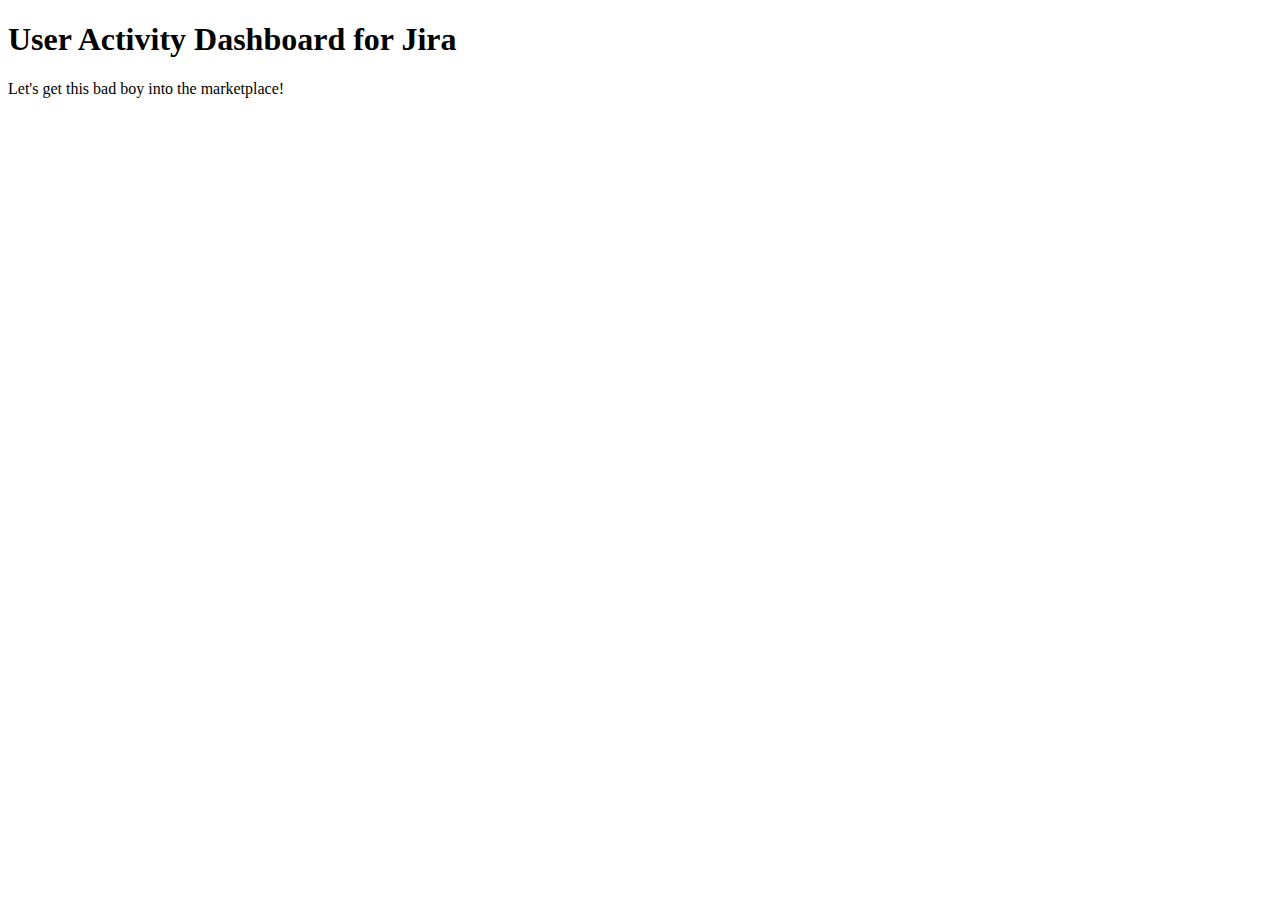
==== index.html @ 7e116a5e "Add index.html" ====
<!DOCTYPE html>
<html>
<head>
<title>DevJitsu - User Activity Dashboard for Jira</title>
</head>
<body>

<h1>User Activity Dashboard for Jira</h1>
<p>Let's get this bad boy into the marketplace!</p>

</body>
</html>
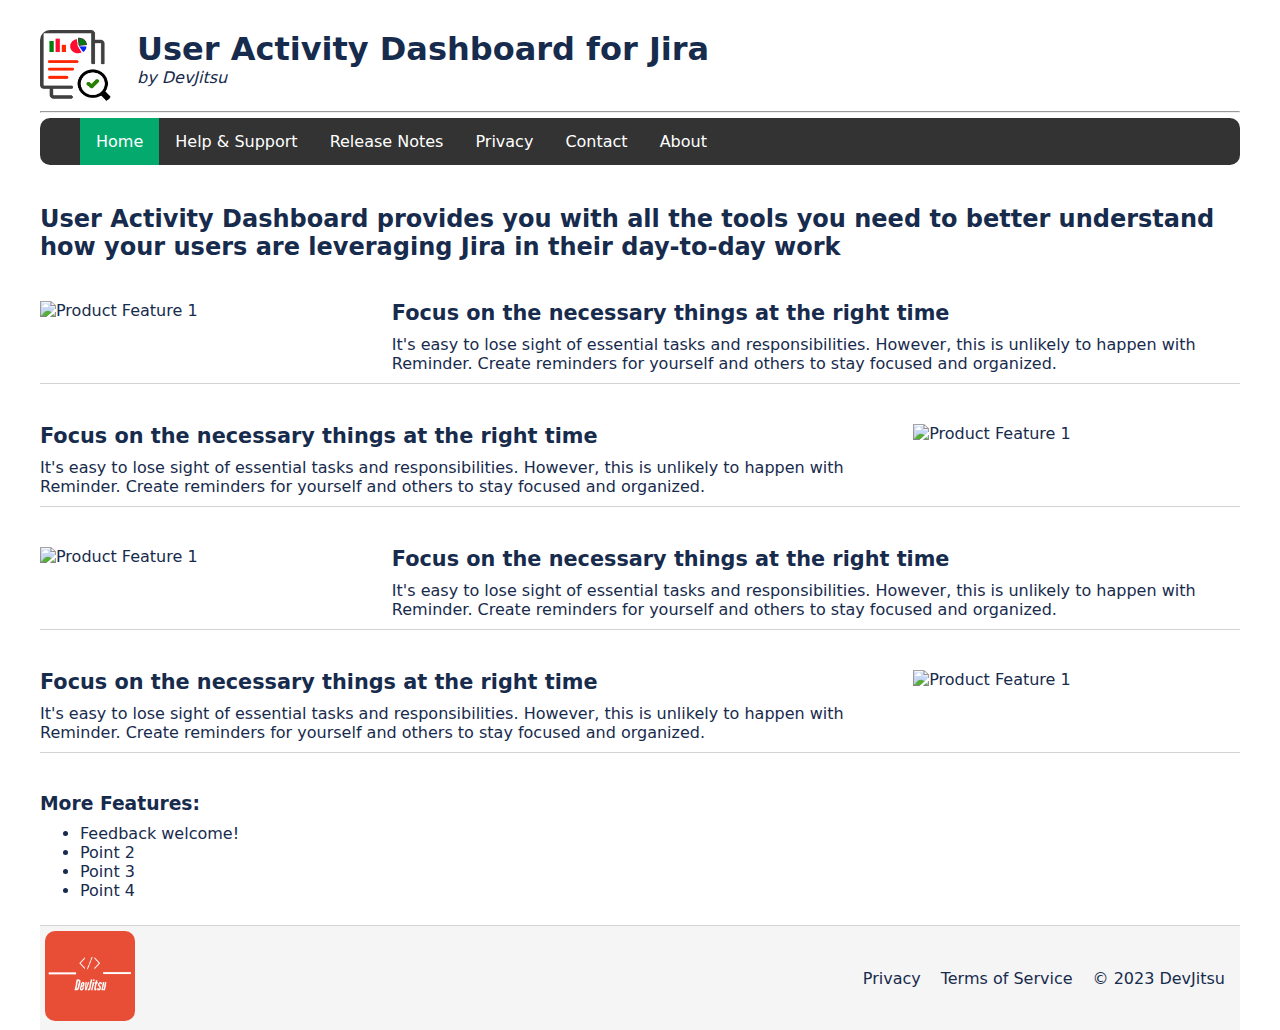
==== commit ab845b05: "Add page layouts and some content" ====
--- a/index.html
+++ b/index.html
@@ -2,11 +2,84 @@
 <html>
 <head>
 <title>DevJitsu - User Activity Dashboard for Jira</title>
+<link rel="stylesheet" href="./css/styles.css">
 </head>
 <body>
+    <header>                  
+        <a href="index.html"><img src="./images/usd-logo.png" alt="DevJitsu Logo" class="app-logo"/></a>
+        <div class="title-container">
+            <h1>User Activity Dashboard for Jira</h1>
+            <div class="author">by DevJitsu</div>
+        </div>                  
+    </header>
 
-<h1>User Activity Dashboard for Jira</h1>
-<p>Let's get this bad boy into the marketplace!</p>
+    <hr />
 
+    <nav>
+        <ul>
+            <li><a href="index.html" class="active">Home</a></li>                        
+            <li><a href="help.html">Help &amp; Support</a></li>
+            <li><a href="release-notes.html">Release Notes</a></li>
+            <li><a href="privacy.html">Privacy</a></li>
+            <li><a href="contact.html">Contact</a></li>
+            <li><a href="about.html">About</a></li>
+        </ul>
+    </nav>
+
+    <p class="lead">
+        User Activity Dashboard provides you with all the tools you need to better understand how your users are leveraging Jira in their day-to-day work
+    </p>
+
+    <article>
+        <img src="https://marketplace-cdn.atlassian.com/files/5221bd34-919f-453b-a49b-1870c3b7a27b?fileType=image&mode=full-fit" alt="Product Feature 1"/>             
+        <div class="article-text-container">
+            <div class="article-title">Focus on the necessary things at the right time</div>
+            <div class="article-text">It's easy to lose sight of essential tasks and responsibilities. However, this is unlikely to happen with Reminder. Create reminders for yourself and others to stay focused and organized.</div>
+        </div>
+    </article>
+
+    <article>
+        <div class="article-text-container">
+            <div class="article-title">Focus on the necessary things at the right time</div>
+            <div class="article-text">It's easy to lose sight of essential tasks and responsibilities. However, this is unlikely to happen with Reminder. Create reminders for yourself and others to stay focused and organized.</div>
+        </div> 
+        <img src="https://marketplace-cdn.atlassian.com/files/5221bd34-919f-453b-a49b-1870c3b7a27b?fileType=image&mode=full-fit" alt="Product Feature 1"/>             
+    </article>
+
+    <article>
+        <img src="https://marketplace-cdn.atlassian.com/files/5221bd34-919f-453b-a49b-1870c3b7a27b?fileType=image&mode=full-fit" alt="Product Feature 1"/>             
+        <div class="article-text-container">
+            <div class="article-title">Focus on the necessary things at the right time</div>
+            <div class="article-text">It's easy to lose sight of essential tasks and responsibilities. However, this is unlikely to happen with Reminder. Create reminders for yourself and others to stay focused and organized.</div>
+        </div> 
+    </article>
+
+    <article>
+        <div class="article-text-container">
+            <div class="article-title">Focus on the necessary things at the right time</div>
+            <div class="article-text">It's easy to lose sight of essential tasks and responsibilities. However, this is unlikely to happen with Reminder. Create reminders for yourself and others to stay focused and organized.</div>
+        </div>         
+        <img src="https://marketplace-cdn.atlassian.com/files/5221bd34-919f-453b-a49b-1870c3b7a27b?fileType=image&mode=full-fit" alt="Product Feature 1"/>             
+    </article>
+
+    <section>
+        <h3>More Features:</h3>
+        <ul>
+            <li>Feedback welcome!</li>
+            <li>Point 2</li>
+            <li>Point 3</li>
+            <li>Point 4</li>
+        </ul>
+    </section>    
+
+    <footer>
+        <a href="index.html"><img src="./images/devjitsu-logo.png" alt="DevJitsu Logo" class="company-logo"/></a>
+        <div class="filler"></div>  
+        <ul>
+            <li><a href="privacy.html">Privacy</a></li>
+            <li><a href="terms-of-service.html">Terms of Service</a></li>
+            <li>© 2023 DevJitsu</li>
+        </ul>
+    </footer>
 </body>
 </html>--- a/css/styles.css
+++ b/css/styles.css
@@ -0,0 +1,155 @@
+* {
+    margin: 0px;
+    font-family: system-ui, -apple-system, BlinkMacSystemFont, 'Segoe UI', Roboto, Oxygen, Ubuntu, Cantarell, 'Open Sans', 'Helvetica Neue', sans-serif;
+    color: #172b4d;   
+}
+
+body {
+    margin: auto;
+    padding-top: 30px;
+    width: 1200px;   
+}
+
+hr {
+    margin-top: 5px;
+    margin-bottom: 5px;
+}
+
+h3 {
+    margin-bottom: 10px;    
+}
+
+p {
+    margin-bottom: 10px;
+}
+
+ol > li {
+    margin-bottom: 25px;
+}
+
+.lead {
+    font-size: 1.5em;
+    margin-bottom: 40px;
+    font-weight: bold;        
+}
+
+/*********************** HEADER STYLES **************************/
+header {
+    display: flex;
+    flex-direction: row;
+}
+
+.app-logo {
+    width: 72px;
+    height: 72px;
+    border-radius: 10px;
+}
+
+.filler {
+    flex-grow: 1; text-align: center;
+}
+
+.title-container {
+    display: inline-block;
+    align-items: top;
+    margin-left: 25px;
+}
+
+.author {    
+    font-style: italic;
+}
+/*********************** /HEADER STYLES **************************/
+
+/*********************** NAV STYLES **************************/
+nav {
+    margin-bottom: 40px;
+}
+
+nav > ul {
+    list-style-type: none;
+    overflow: hidden;
+    background-color: #333;
+    border-radius: 10px;
+}
+
+nav > ul > li {
+    float: left;       
+}
+
+nav > ul > li > a {
+    display: block;
+    color: white;
+    text-align: center;
+    padding: 14px 16px;
+    text-decoration: none;
+}
+
+nav > ul > li > a:hover:not(.active) {
+    background-color: #111;
+}
+
+.active {
+    background-color: #04AA6D;
+}
+
+/*********************** /NAV STYLES **************************/
+
+/*********************** FOOTER STYLES **************************/
+.company-logo {
+    width: 90px;
+    height: 90px;
+    border-radius: 10px;       
+}
+
+footer {
+    margin-top: 25px;
+    background-color: whitesmoke;
+    border-top: 1px solid lightgrey;
+    padding: 5px;
+    display: flex;
+    align-items: center;
+}
+
+footer > ul {
+    list-style-type: none;
+    overflow: hidden;           
+}
+
+footer > ul > li {
+    float: left;         
+    padding-left: 10px;
+    padding-right: 10px;     
+}
+
+footer > ul > li > a {
+    display: block;
+    text-align: center;
+    text-decoration: none;
+}
+
+footer > ul > li > a:hover {
+    text-decoration: underline;
+}
+
+/*********************** /FOOTER STYLES **************************/
+
+/*********************** ARTICLE STYLES **************************/
+article {
+    display: flex;
+    gap: 25px;
+    margin-bottom: 40px;
+    padding-bottom: 10px;
+    border-bottom: 1px solid lightgrey;
+}
+
+article > img {
+    width: calc(50% - 32px);
+}
+
+.article-title {
+    font-weight: bold;
+    font-size: 1.3em;
+    margin-bottom: 10px;
+}
+/*********************** /ARTICLE STYLES **************************/
+
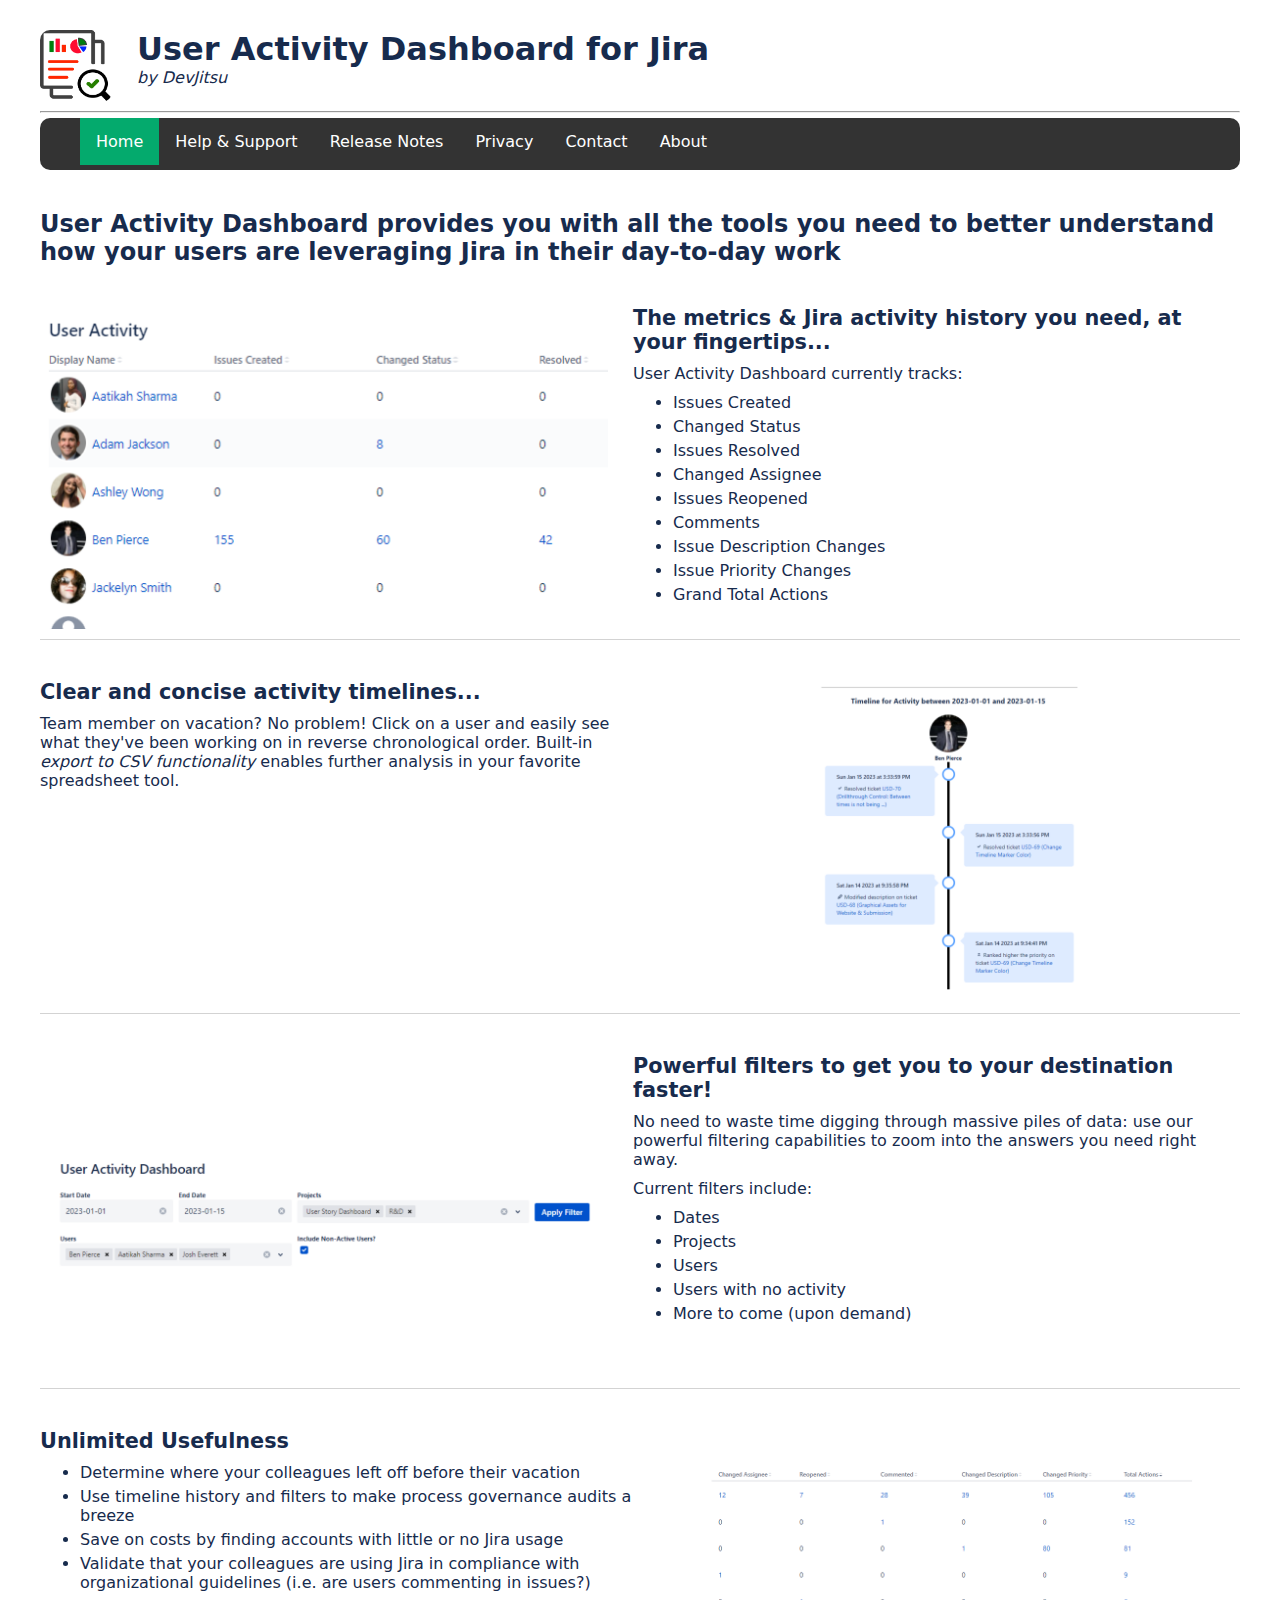
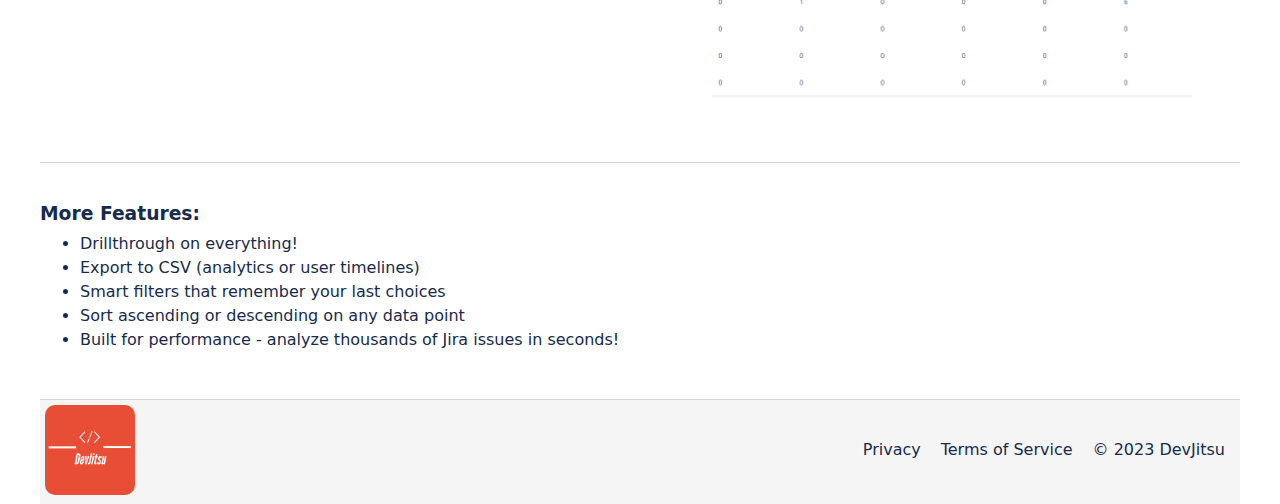
==== commit 83e48fad: "First cut of the site" ====
--- a/index.html
+++ b/index.html
@@ -31,44 +31,76 @@
     </p>
 
     <article>
-        <img src="https://marketplace-cdn.atlassian.com/files/5221bd34-919f-453b-a49b-1870c3b7a27b?fileType=image&mode=full-fit" alt="Product Feature 1"/>             
+        <img src="./images/cropped1.png" alt="Primary Dashboard"/>             
         <div class="article-text-container">
-            <div class="article-title">Focus on the necessary things at the right time</div>
-            <div class="article-text">It's easy to lose sight of essential tasks and responsibilities. However, this is unlikely to happen with Reminder. Create reminders for yourself and others to stay focused and organized.</div>
+            <div class="article-title">The metrics &amp; Jira activity history you need, at your fingertips...</div>
+            <div class="article-text">
+                <p>User Activity Dashboard currently tracks:</p>
+
+                <ul>
+                    <li>Issues Created</li>
+                    <li>Changed Status</li>
+                    <li>Issues Resolved</li>
+                    <li>Changed Assignee</li>
+                    <li>Issues Reopened</li>
+                    <li>Comments</li>
+                    <li>Issue Description Changes</li>
+                    <li>Issue Priority Changes</li>
+                    <li>Grand Total Actions</li>
+                </ul>
+            </div>
         </div>
     </article>
 
     <article>
         <div class="article-text-container">
-            <div class="article-title">Focus on the necessary things at the right time</div>
-            <div class="article-text">It's easy to lose sight of essential tasks and responsibilities. However, this is unlikely to happen with Reminder. Create reminders for yourself and others to stay focused and organized.</div>
+            <div class="article-title">Clear and concise activity timelines...</div>
+            <div class="article-text">Team member on vacation? No problem! Click on a user and easily see what they've been working on in reverse chronological order. Built-in <i>export to CSV functionality</i> enables further analysis in your favorite spreadsheet tool.</div>
         </div> 
-        <img src="https://marketplace-cdn.atlassian.com/files/5221bd34-919f-453b-a49b-1870c3b7a27b?fileType=image&mode=full-fit" alt="Product Feature 1"/>             
+        <img src="./images/cropped2.png" alt="User Timeline Feature"/>
     </article>
 
     <article>
-        <img src="https://marketplace-cdn.atlassian.com/files/5221bd34-919f-453b-a49b-1870c3b7a27b?fileType=image&mode=full-fit" alt="Product Feature 1"/>             
+        <img src="./images/cropped3.png" alt="Filters"/>             
         <div class="article-text-container">
-            <div class="article-title">Focus on the necessary things at the right time</div>
-            <div class="article-text">It's easy to lose sight of essential tasks and responsibilities. However, this is unlikely to happen with Reminder. Create reminders for yourself and others to stay focused and organized.</div>
+            <div class="article-title">Powerful filters to get you to your destination faster!</div>
+            <div class="article-text">
+                <p>No need to waste time digging through massive piles of data: use our powerful filtering capabilities to zoom into the answers you need right away.</p>
+                <p>Current filters include:</p>
+                <ul>
+                    <li>Dates</li>
+                    <li>Projects</li>
+                    <li>Users</li>
+                    <li>Users with no activity</li>
+                    <li>More to come (upon demand)</li>
+                </ul>
+            </div>
         </div> 
     </article>
 
     <article>
         <div class="article-text-container">
-            <div class="article-title">Focus on the necessary things at the right time</div>
-            <div class="article-text">It's easy to lose sight of essential tasks and responsibilities. However, this is unlikely to happen with Reminder. Create reminders for yourself and others to stay focused and organized.</div>
+            <div class="article-title">Unlimited Usefulness</div>
+            <div class="article-text">
+                <ul>
+                    <li>Determine where your colleagues left off before their vacation</li>
+                    <li>Use timeline history and filters to make process governance audits a breeze</li>
+                    <li>Save on costs by finding accounts with little or no Jira usage</li>
+                    <li>Validate that your colleagues are using Jira in compliance with organizational guidelines (i.e. are users commenting in issues?)</li>
+                </ul>
+            </div>
         </div>         
-        <img src="https://marketplace-cdn.atlassian.com/files/5221bd34-919f-453b-a49b-1870c3b7a27b?fileType=image&mode=full-fit" alt="Product Feature 1"/>             
+        <img src="./images/cropped4.png" alt="Sorted Analytics Descending"/>             
     </article>
 
     <section>
         <h3>More Features:</h3>
         <ul>
-            <li>Feedback welcome!</li>
-            <li>Point 2</li>
-            <li>Point 3</li>
-            <li>Point 4</li>
+            <li>Drillthrough on everything!</li>            
+            <li>Export to CSV (analytics or user timelines)</li>
+            <li>Smart filters that remember your last choices</li>       
+            <li>Sort ascending or descending on any data point</li>     
+            <li>Built for performance - analyze thousands of Jira issues in seconds!</li>
         </ul>
     </section>    
 
--- a/css/styles.css
+++ b/css/styles.css
@@ -25,6 +25,10 @@
 
 ol > li {
     margin-bottom: 25px;
+}
+
+ul > li:not(:last-child) {
+    margin-bottom: 5px;
 }
 
 .lead {
@@ -102,7 +106,7 @@
 }
 
 footer {
-    margin-top: 25px;
+    margin-top: 50px;
     background-color: whitesmoke;
     border-top: 1px solid lightgrey;
     padding: 5px;
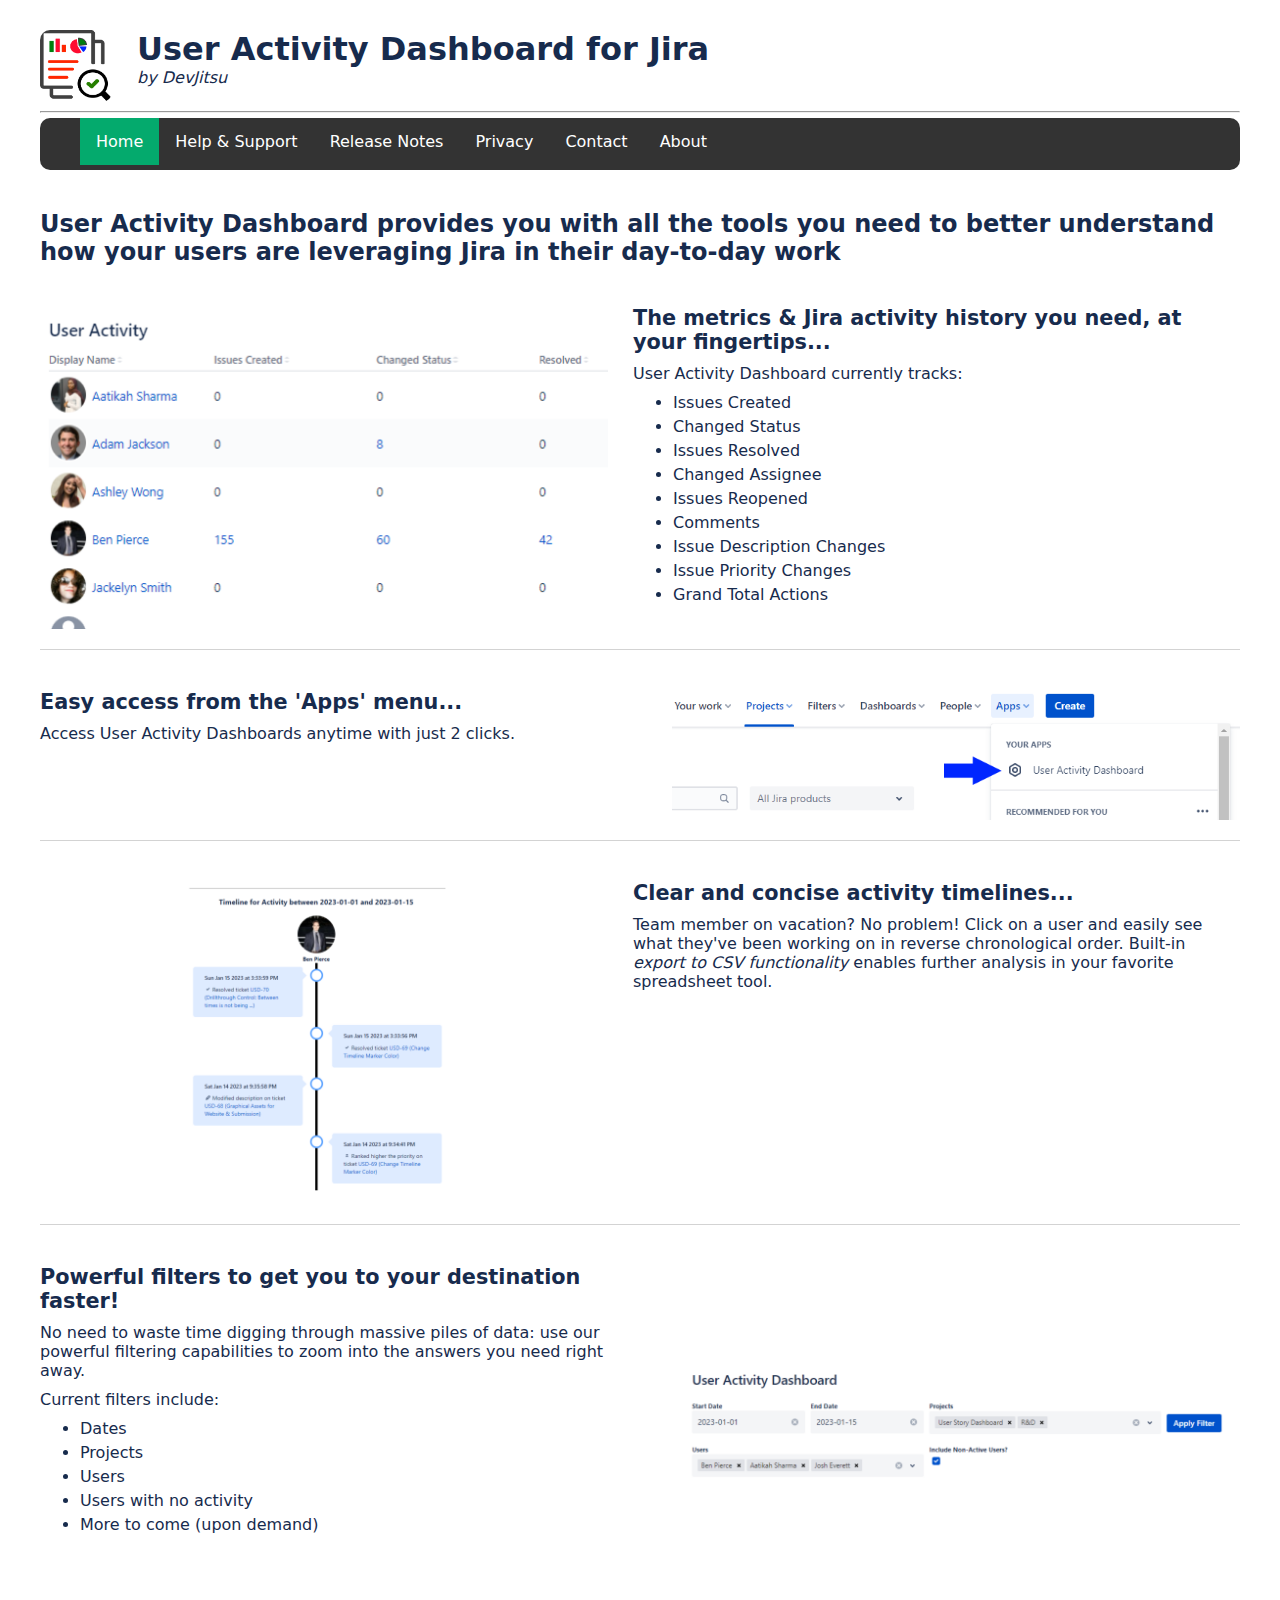
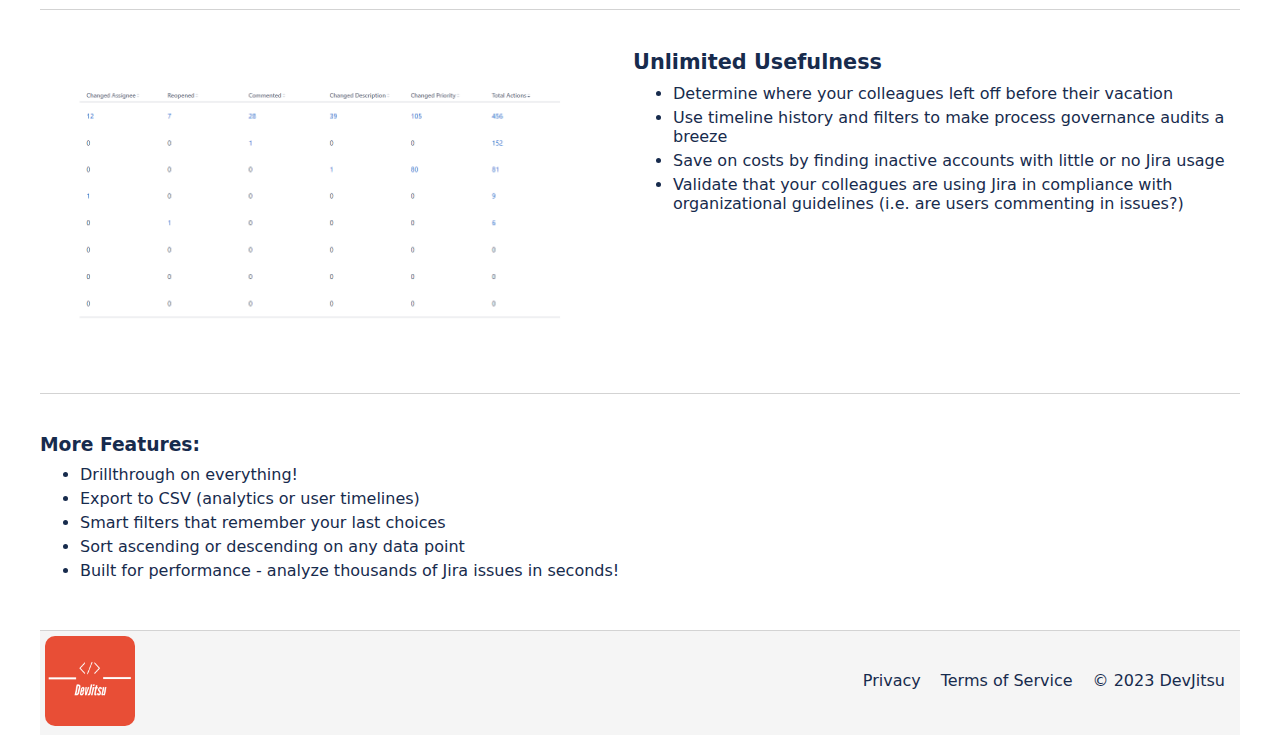
==== commit f6043e00: "Add section on home page to show users where to find the dashboard" ====
--- a/index.html
+++ b/index.html
@@ -54,14 +54,21 @@
 
     <article>
         <div class="article-text-container">
-            <div class="article-title">Clear and concise activity timelines...</div>
-            <div class="article-text">Team member on vacation? No problem! Click on a user and easily see what they've been working on in reverse chronological order. Built-in <i>export to CSV functionality</i> enables further analysis in your favorite spreadsheet tool.</div>
+            <div class="article-title">Easy access from the 'Apps' menu...</div>
+            <div class="article-text">Access User Activity Dashboards anytime with just 2 clicks.</div>
         </div> 
-        <img src="./images/cropped2.png" alt="User Timeline Feature"/>
+        <img src="./images/cropped5.png" alt="Dashboard Access"/>        
     </article>
 
     <article>
-        <img src="./images/cropped3.png" alt="Filters"/>             
+        <img src="./images/cropped2.png" alt="User Timeline Feature"/>
+        <div class="article-text-container">
+            <div class="article-title">Clear and concise activity timelines...</div>
+            <div class="article-text">Team member on vacation? No problem! Click on a user and easily see what they've been working on in reverse chronological order. Built-in <i>export to CSV functionality</i> enables further analysis in your favorite spreadsheet tool.</div>
+        </div>         
+    </article>
+
+    <article>                    
         <div class="article-text-container">
             <div class="article-title">Powerful filters to get you to your destination faster!</div>
             <div class="article-text">
@@ -76,21 +83,22 @@
                 </ul>
             </div>
         </div> 
+        <img src="./images/cropped3.png" alt="Filters"/> 
     </article>
 
     <article>
+        <img src="./images/cropped4.png" alt="Sorted Analytics Descending"/>  
         <div class="article-text-container">
             <div class="article-title">Unlimited Usefulness</div>
             <div class="article-text">
                 <ul>
                     <li>Determine where your colleagues left off before their vacation</li>
                     <li>Use timeline history and filters to make process governance audits a breeze</li>
-                    <li>Save on costs by finding accounts with little or no Jira usage</li>
+                    <li>Save on costs by finding inactive accounts with little or no Jira usage</li>
                     <li>Validate that your colleagues are using Jira in compliance with organizational guidelines (i.e. are users commenting in issues?)</li>
                 </ul>
             </div>
-        </div>         
-        <img src="./images/cropped4.png" alt="Sorted Analytics Descending"/>             
+        </div>                            
     </article>
 
     <section>
--- a/css/styles.css
+++ b/css/styles.css
@@ -142,12 +142,23 @@
     display: flex;
     gap: 25px;
     margin-bottom: 40px;
-    padding-bottom: 10px;
+    padding-bottom: 20px;
     border-bottom: 1px solid lightgrey;
 }
 
 article > img {
     width: calc(50% - 32px);
+    transition: transform .2s;        
+}
+
+article > img:hover {
+    transform: scale(1.7);
+    cursor: pointer;
+    border: solid 1px black;
+}
+
+.article-text-container {
+    width: calc(50% + 32px);
 }
 
 .article-title {
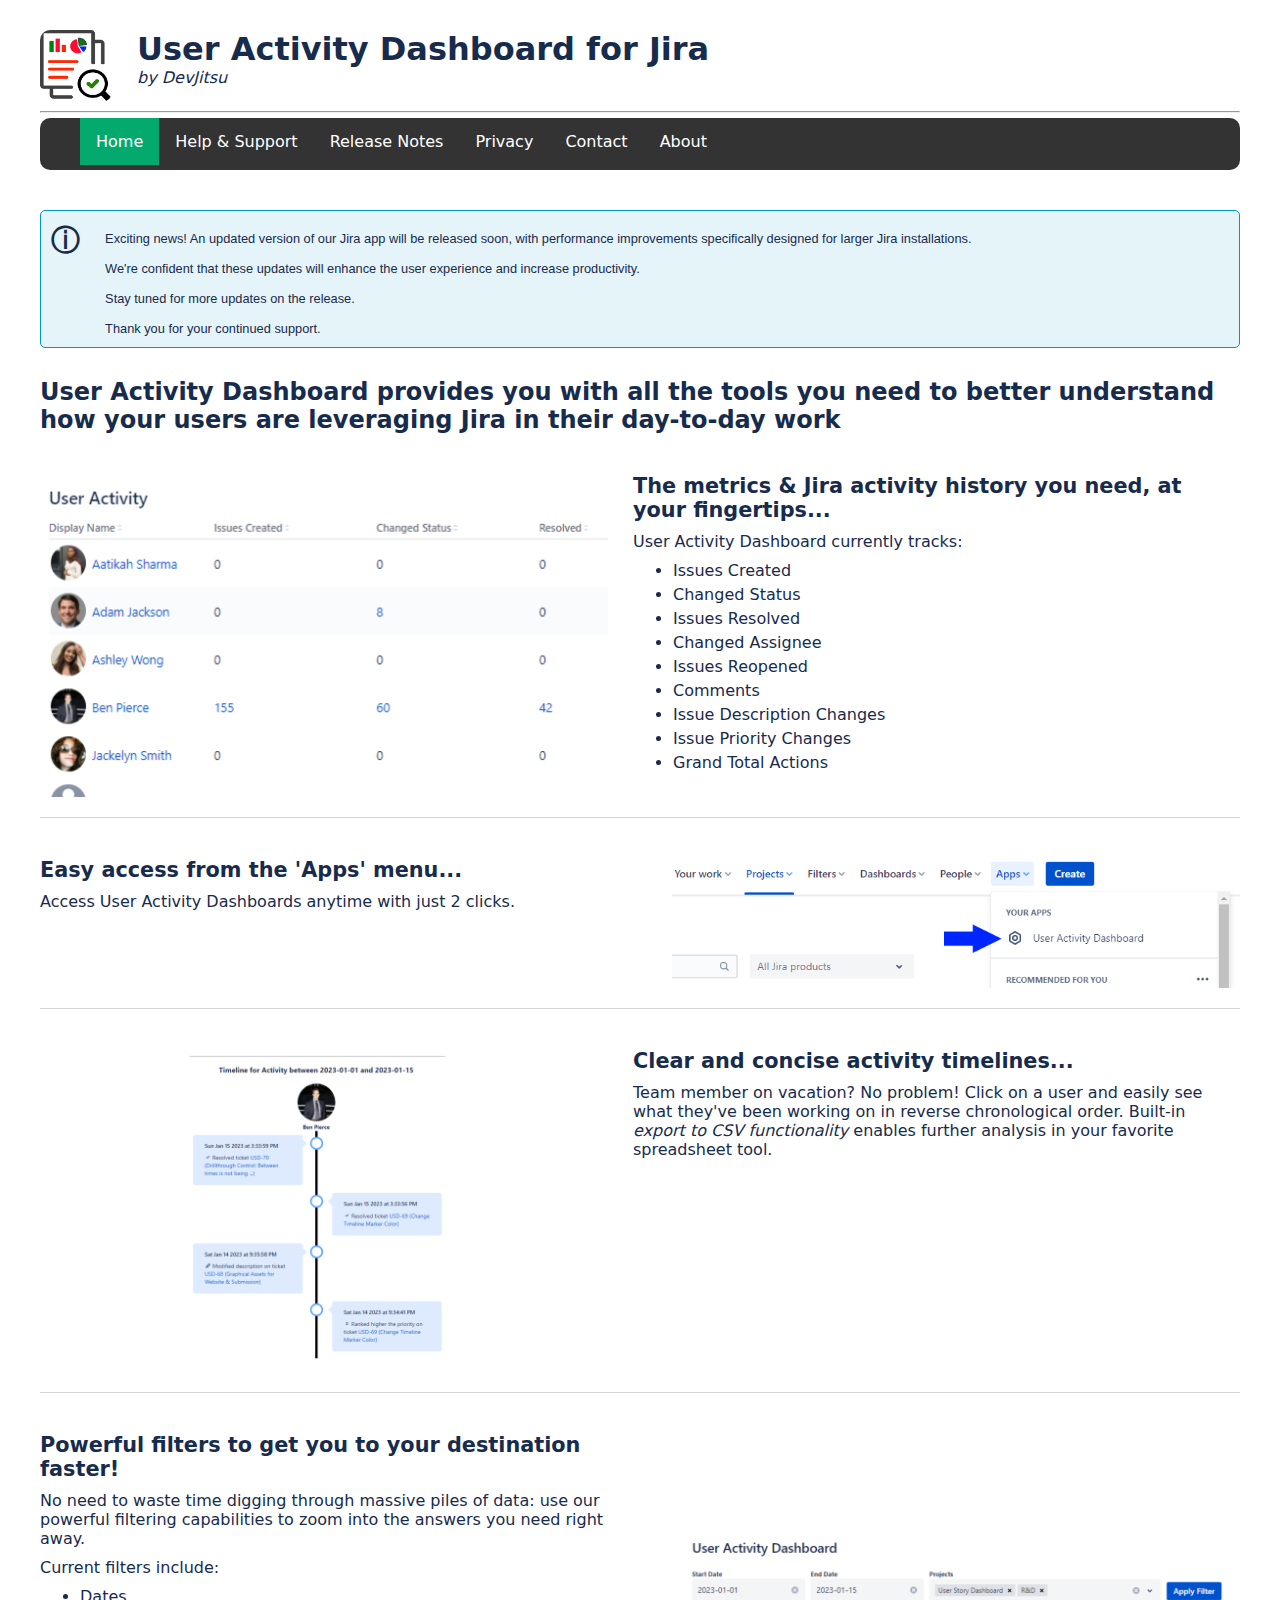
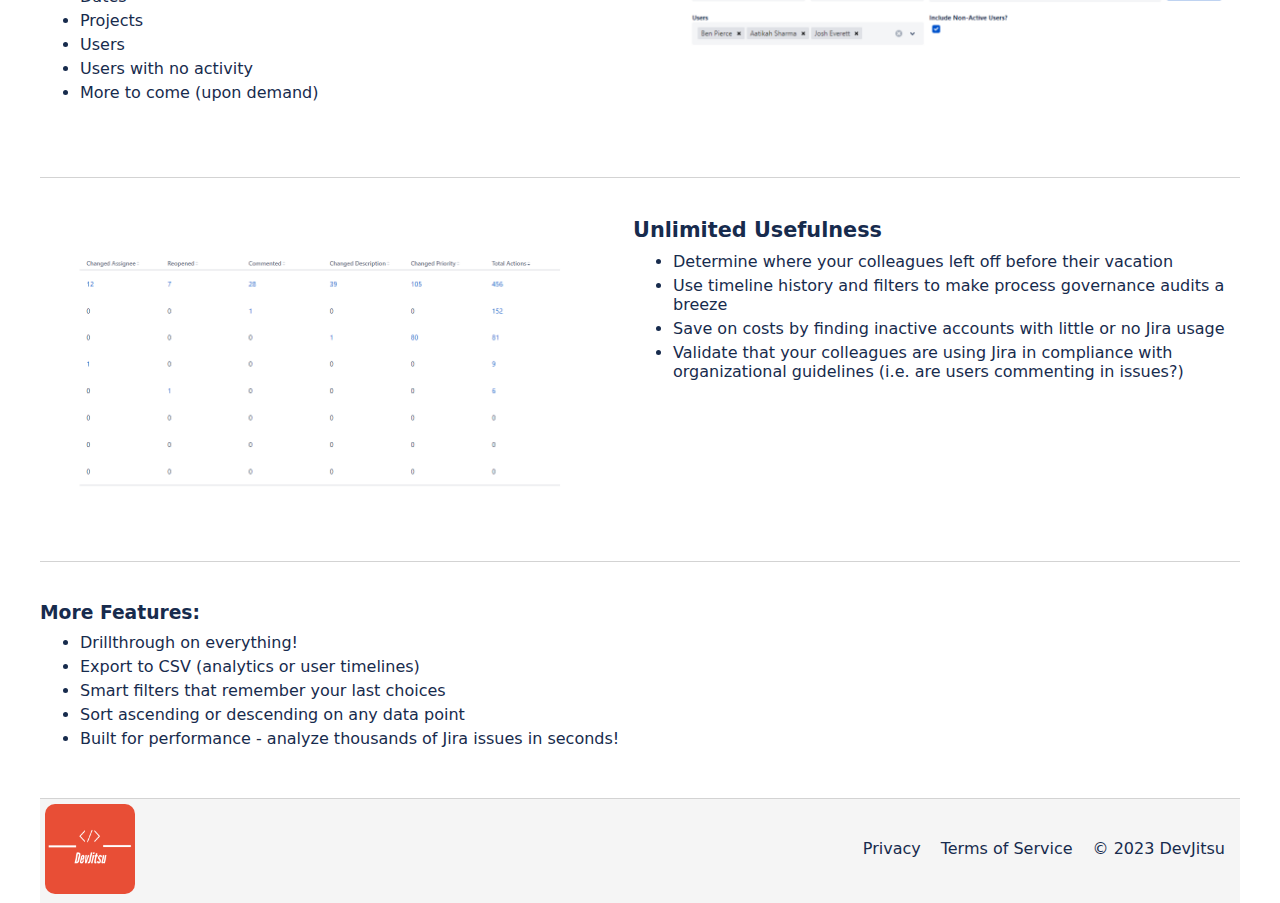
==== commit 05c11e31: "Add note about upcomingi performance improvements" ====
--- a/index.html
+++ b/index.html
@@ -25,6 +25,18 @@
             <li><a href="about.html">About</a></li>
         </ul>
     </nav>
+
+    <div class="product-update">
+        <div class="product-update-icon">
+            &#9432;
+        </div>
+        <div class="product-update-text">
+            Exciting news! An updated version of our Jira app will be released soon, with performance improvements specifically designed for larger Jira installations.<br/><br/> 
+            We're confident that these updates will enhance the user experience and increase productivity.<br/><br/>
+            Stay tuned for more updates on the release.<br/><br/> 
+            Thank you for your continued support.
+        </div>
+    </div>
 
     <p class="lead">
         User Activity Dashboard provides you with all the tools you need to better understand how your users are leveraging Jira in their day-to-day work
--- a/css/styles.css
+++ b/css/styles.css
@@ -168,3 +168,32 @@
 }
 /*********************** /ARTICLE STYLES **************************/
 
+/******************** PRODUCT UPDATE STYLES ************************/
+.product-update {
+	border: 1px solid;
+  	border-radius: 5px;
+	padding: 10px;
+	margin-top: 20px;
+    margin-bottom: 30px;
+    border-color: #0096C7;
+	background-color: rgba(0, 150, 199, 0.1); 
+}
+
+.product-update-icon {
+    display: inline-block;
+    vertical-align: top;
+    font-size: 1.8em;
+    margin-right: 10px;   
+    font-weight: bold; 
+}
+
+.product-update-text {
+    display: inline-block;
+    padding-top: 10px;
+    padding-left: 10px;    
+    font-size: 0.8em;
+    font-family: Verdana, Geneva, Tahoma, sans-serif;
+}
+
+/******************** /PRODUCT UPDATE STYLES ***********************/
+
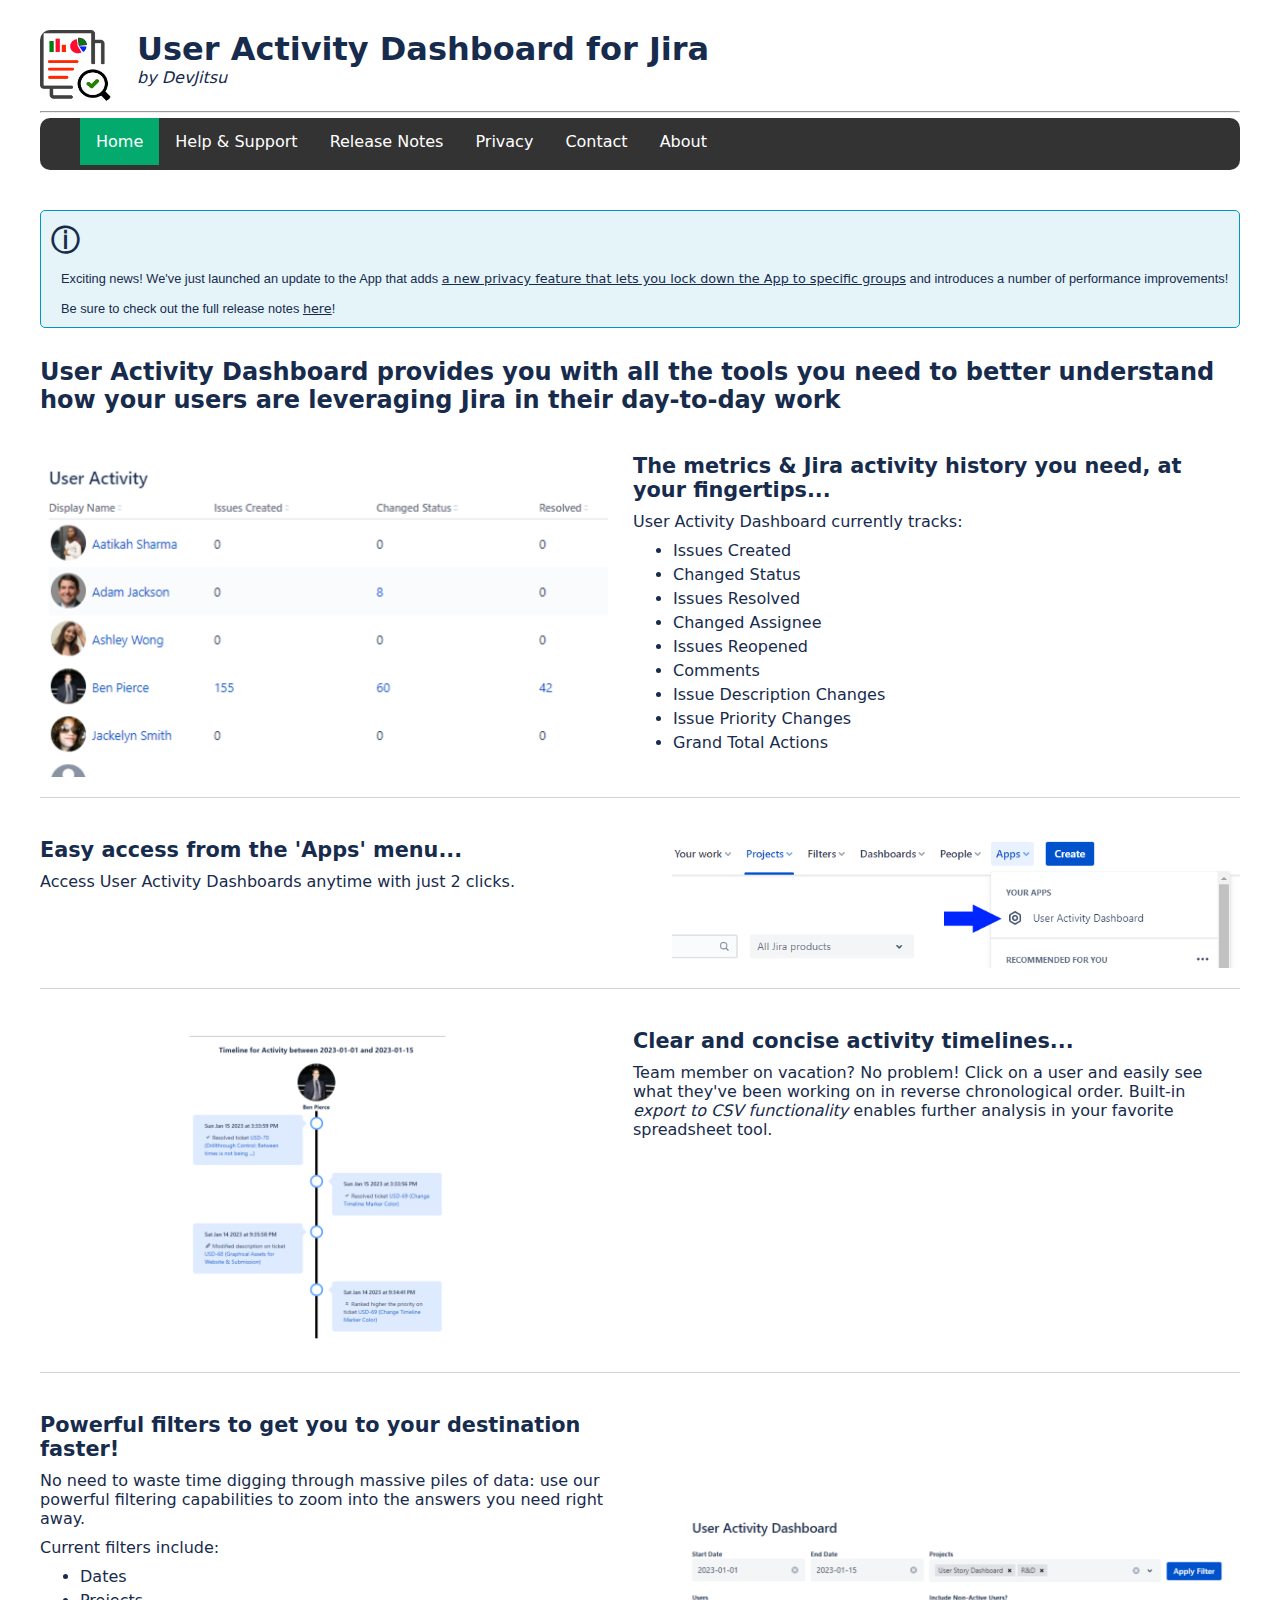
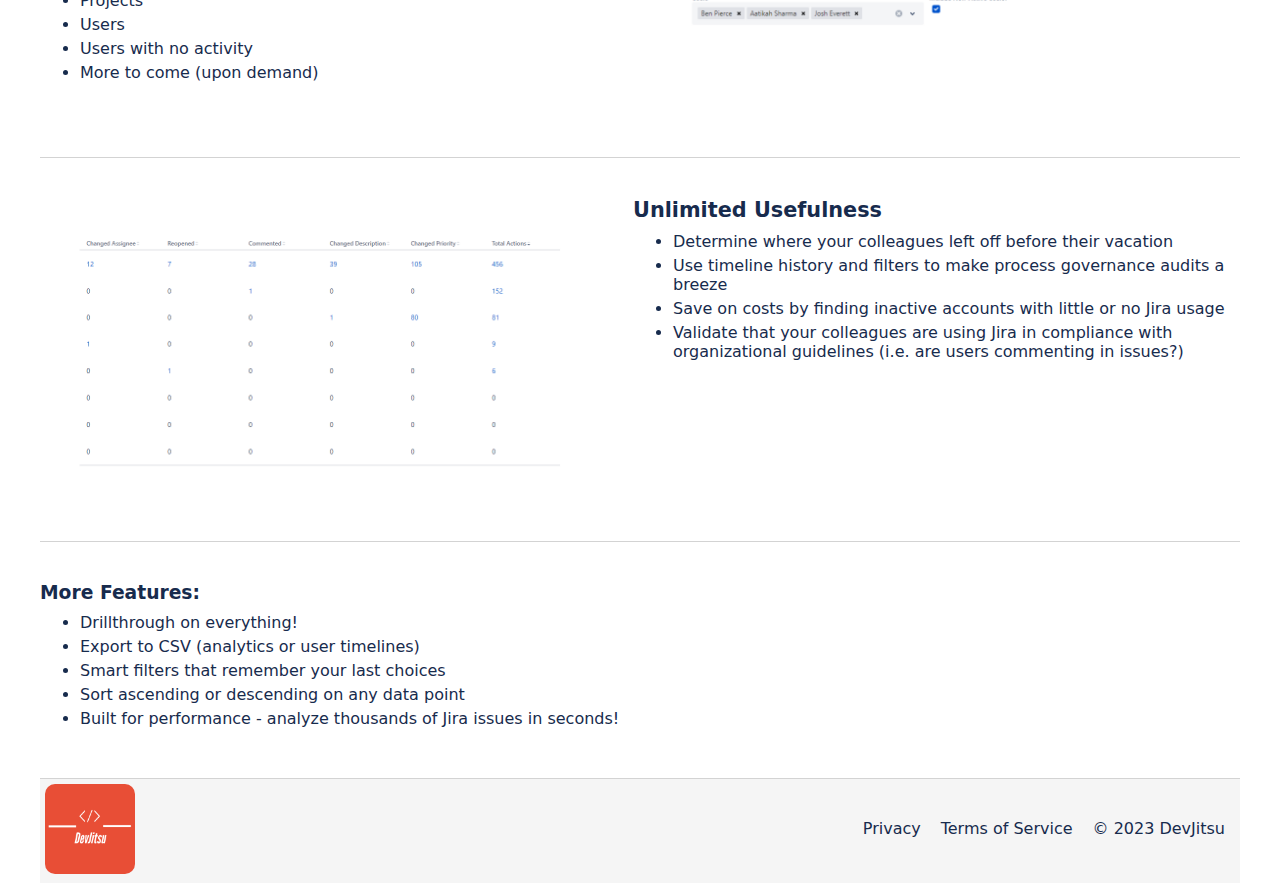
==== commit aebead46: "Update site with information pertaining to V1.1 release" ====
--- a/index.html
+++ b/index.html
@@ -31,10 +31,8 @@
             &#9432;
         </div>
         <div class="product-update-text">
-            Exciting news! An updated version of our Jira app will be released soon, with performance improvements specifically designed for larger Jira installations.<br/><br/> 
-            We're confident that these updates will enhance the user experience and increase productivity.<br/><br/>
-            Stay tuned for more updates on the release.<br/><br/> 
-            Thank you for your continued support.
+            Exciting news! We've just launched an update to the App that adds <a href="./admin-page.html">a new privacy feature that lets you lock down the App to specific groups</a> and introduces a number of performance improvements!<br/><br/>
+            Be sure to check out the full release notes <a href="./release-notes.html">here</a>!
         </div>
     </div>
 
